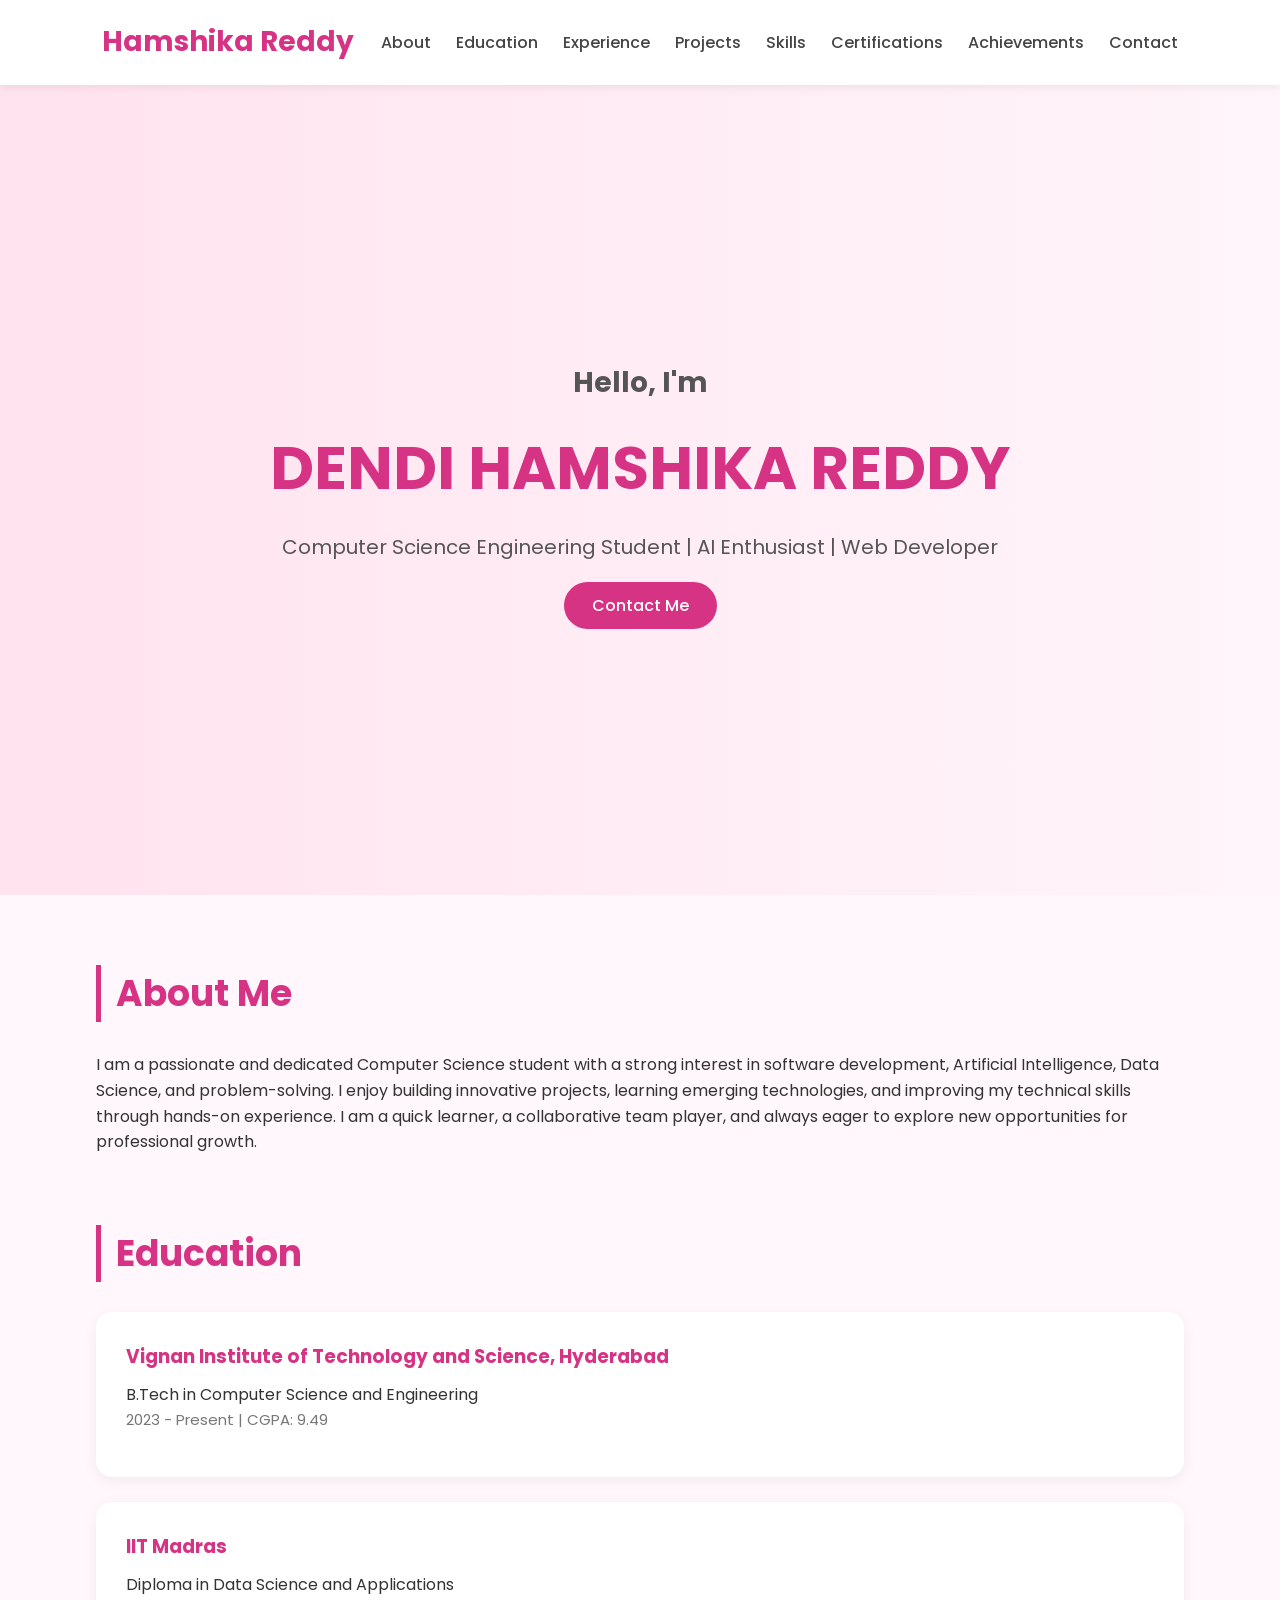
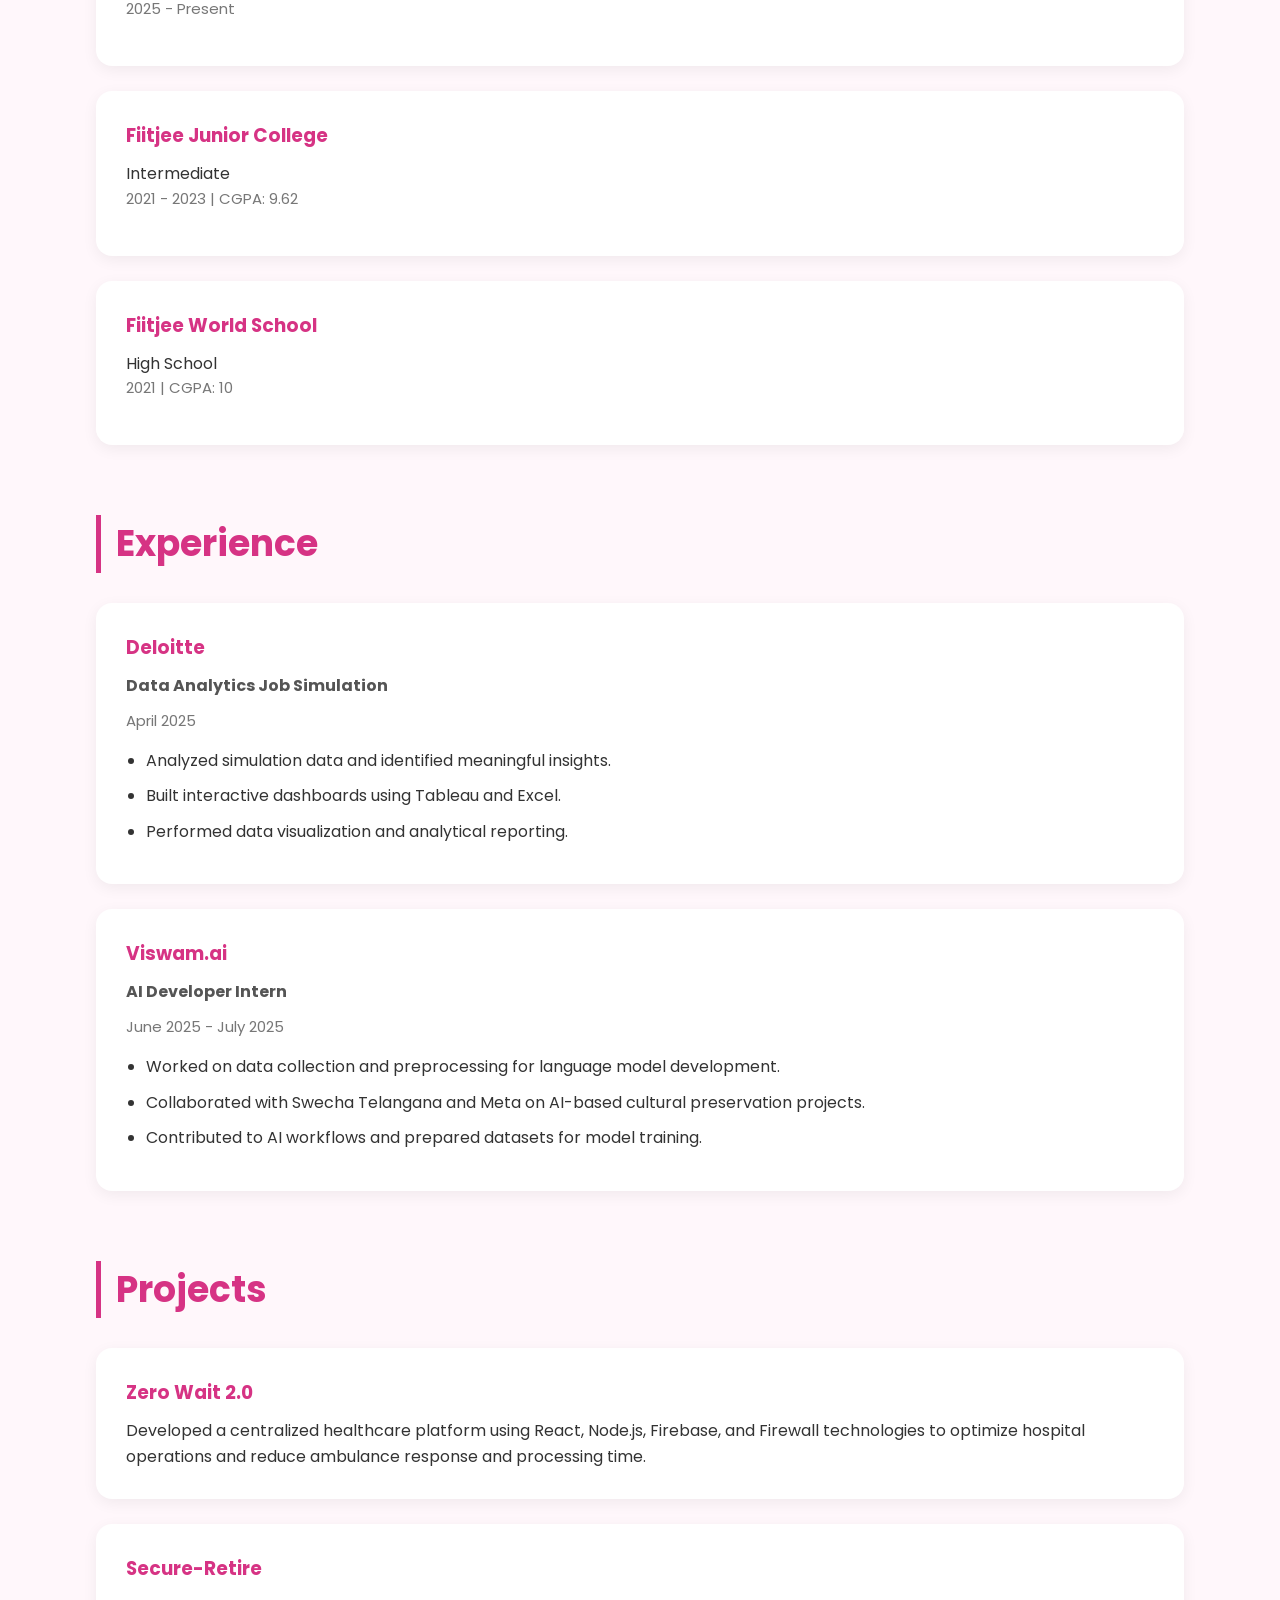
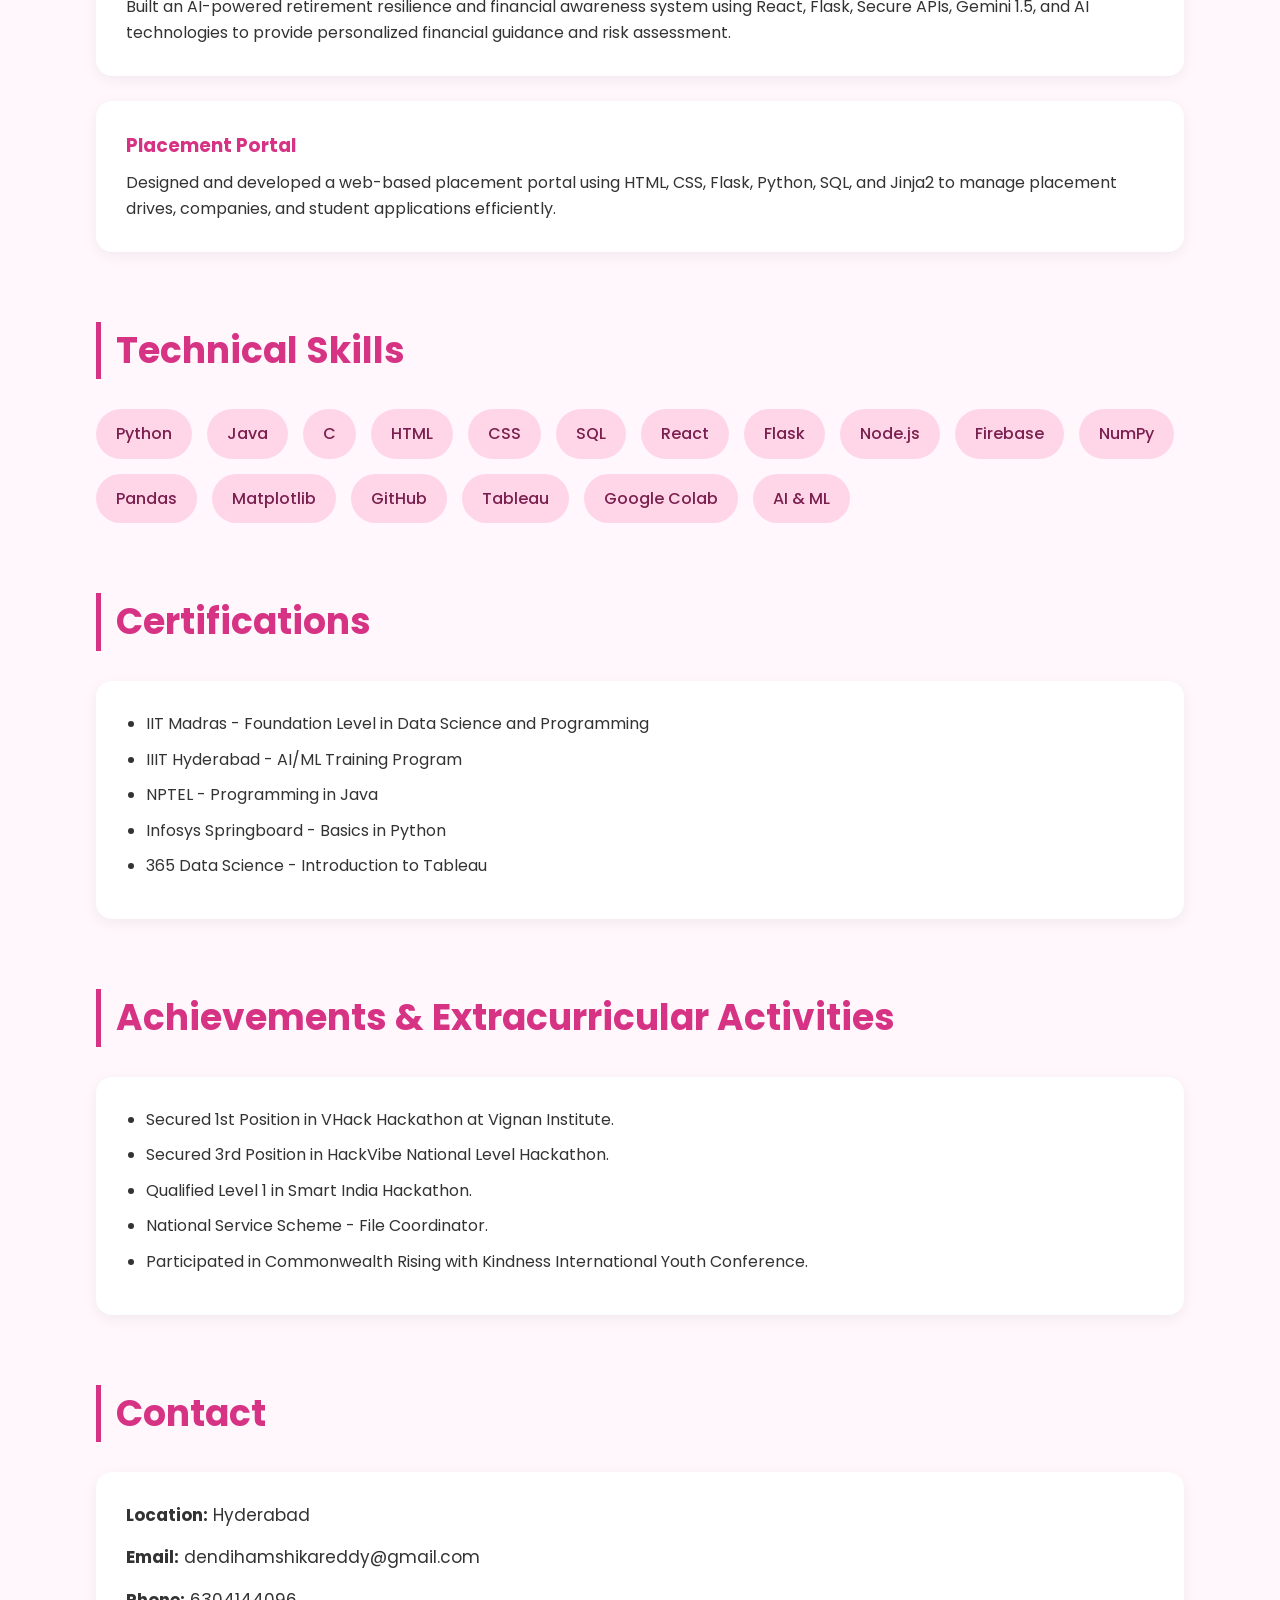
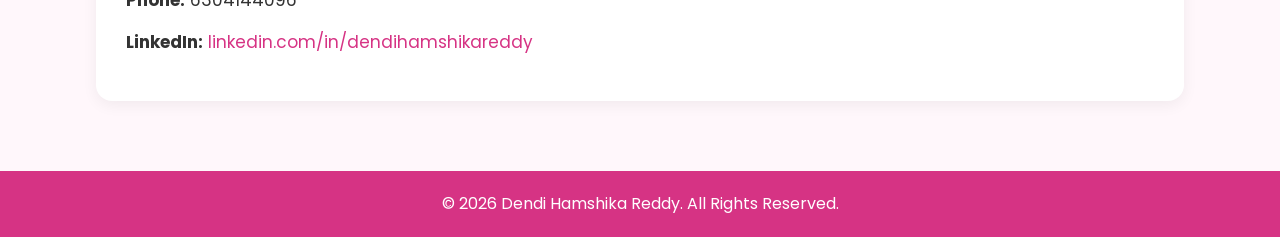
==== index.html @ 942e9be2 "Rename Index.html to index.html" ====
<!-- index.html -->

<!DOCTYPE html>
<html lang="en">

<head>
    <meta charset="UTF-8">
    <meta name="viewport" content="width=device-width, initial-scale=1.0">

    <title>Hamshika Reddy | Portfolio</title>

    <!-- Google Font -->
    <link href="https://fonts.googleapis.com/css2?family=Poppins:wght@300;400;500;600;700&display=swap"
        rel="stylesheet">

    <!-- CSS -->
    <link rel="stylesheet" href="portfolio.css">
</head>

<body>

    <!-- Navbar -->

    <header class="navbar">

        <h1 class="logo">Hamshika Reddy</h1>

        <nav>
            <ul class="nav-links">

                <li><a href="#about">About</a></li>
                <li><a href="#education">Education</a></li>
                <li><a href="#experience">Experience</a></li>
                <li><a href="#projects">Projects</a></li>
                <li><a href="#skills">Skills</a></li>
                <li><a href="#certifications">Certifications</a></li>
                <li><a href="#achievements">Achievements</a></li>
                <li><a href="#contact">Contact</a></li>

            </ul>
        </nav>

    </header>

    <!-- Hero Section -->

    <section class="hero">

        <div class="hero-content">

            <h2>Hello, I'm</h2>

            <h1>DENDI HAMSHIKA REDDY</h1>

            <p>
                Computer Science Engineering Student | AI Enthusiast | Web Developer
            </p>

            <a href="#contact" class="btn">Contact Me</a>

        </div>

    </section>

    <!-- About -->

    <section id="about" class="section">

        <h2>About Me</h2>

        <p>
            I am a passionate and dedicated Computer Science student with a strong interest
            in software development, Artificial Intelligence, Data Science, and problem-solving.
            I enjoy building innovative projects, learning emerging technologies,
            and improving my technical skills through hands-on experience.
            I am a quick learner, a collaborative team player, and always eager
            to explore new opportunities for professional growth.
        </p>

    </section>

    <!-- Education -->

    <section id="education" class="section">

        <h2>Education</h2>

        <div class="card">

            <h3>Vignan Institute of Technology and Science, Hyderabad</h3>

            <p>B.Tech in Computer Science and Engineering</p>

            <span>2023 - Present | CGPA: 9.49</span>

        </div>

        <div class="card">

            <h3>IIT Madras</h3>

            <p>Diploma in Data Science and Applications</p>

            <span>2025 - Present</span>

        </div>

        <div class="card">

            <h3>Fiitjee Junior College</h3>

            <p>Intermediate</p>

            <span>2021 - 2023 | CGPA: 9.62</span>

        </div>

        <div class="card">

            <h3>Fiitjee World School</h3>

            <p>High School</p>

            <span>2021 | CGPA: 10</span>

        </div>

    </section>

    <!-- Experience -->

    <section id="experience" class="section">

        <h2>Experience</h2>

        <div class="card">

            <h3>Deloitte</h3>

            <h4>Data Analytics Job Simulation</h4>

            <span>April 2025</span>

            <ul>

                <li>Analyzed simulation data and identified meaningful insights.</li>

                <li>Built interactive dashboards using Tableau and Excel.</li>

                <li>Performed data visualization and analytical reporting.</li>

            </ul>

        </div>

        <div class="card">

            <h3>Viswam.ai</h3>

            <h4>AI Developer Intern</h4>

            <span>June 2025 - July 2025</span>

            <ul>

                <li>Worked on data collection and preprocessing for language model development.</li>

                <li>Collaborated with Swecha Telangana and Meta on AI-based cultural preservation projects.</li>

                <li>Contributed to AI workflows and prepared datasets for model training.</li>

            </ul>

        </div>

    </section>

    <!-- Projects -->

    <section id="projects" class="section">

        <h2>Projects</h2>

        <div class="card">

            <h3>Zero Wait 2.0</h3>

            <p>
                Developed a centralized healthcare platform using React, Node.js,
                Firebase, and Firewall technologies to optimize hospital operations
                and reduce ambulance response and processing time.
            </p>

        </div>

        <div class="card">

            <h3>Secure-Retire</h3>

            <p>
                Built an AI-powered retirement resilience and financial awareness system
                using React, Flask, Secure APIs, Gemini 1.5, and AI technologies
                to provide personalized financial guidance and risk assessment.
            </p>

        </div>

        <div class="card">

            <h3>Placement Portal</h3>

            <p>
                Designed and developed a web-based placement portal using HTML, CSS,
                Flask, Python, SQL, and Jinja2 to manage placement drives,
                companies, and student applications efficiently.
            </p>

        </div>

    </section>

    <!-- Skills -->

    <section id="skills" class="section">

        <h2>Technical Skills</h2>

        <div class="skills-container">

            <div class="skill-box">Python</div>
            <div class="skill-box">Java</div>
            <div class="skill-box">C</div>
            <div class="skill-box">HTML</div>
            <div class="skill-box">CSS</div>
            <div class="skill-box">SQL</div>
            <div class="skill-box">React</div>
            <div class="skill-box">Flask</div>
            <div class="skill-box">Node.js</div>
            <div class="skill-box">Firebase</div>
            <div class="skill-box">NumPy</div>
            <div class="skill-box">Pandas</div>
            <div class="skill-box">Matplotlib</div>
            <div class="skill-box">GitHub</div>
            <div class="skill-box">Tableau</div>
            <div class="skill-box">Google Colab</div>
            <div class="skill-box">AI & ML</div>

        </div>

    </section>

    <!-- Certifications -->

    <section id="certifications" class="section">

        <h2>Certifications</h2>

        <div class="card">

            <ul>

                <li>IIT Madras - Foundation Level in Data Science and Programming</li>

                <li>IIIT Hyderabad - AI/ML Training Program</li>

                <li>NPTEL - Programming in Java</li>

                <li>Infosys Springboard - Basics in Python</li>

                <li>365 Data Science - Introduction to Tableau</li>

            </ul>

        </div>

    </section>

    <!-- Achievements -->

    <section id="achievements" class="section">

        <h2>Achievements & Extracurricular Activities</h2>

        <div class="card">

            <ul>

                <li>Secured 1st Position in VHack Hackathon at Vignan Institute.</li>

                <li>Secured 3rd Position in HackVibe National Level Hackathon.</li>

                <li>Qualified Level 1 in Smart India Hackathon.</li>

                <li>National Service Scheme - File Coordinator.</li>

                <li>Participated in Commonwealth Rising with Kindness International Youth Conference.</li>

            </ul>

        </div>

    </section>

    <!-- Contact -->

    <section id="contact" class="section">

        <h2>Contact</h2>

        <div class="contact-box">

            <p><strong>Location:</strong> Hyderabad</p>

            <p><strong>Email:</strong> dendihamshikareddy@gmail.com</p>

            <p><strong>Phone:</strong> 6304144096</p>

            <p>
                <strong>LinkedIn:</strong>

                <a href="https://linkedin.com/in/dendihamshikareddy" target="_blank">
                    linkedin.com/in/dendihamshikareddy
                </a>

            </p>

        </div>

    </section>

    <!-- Footer -->

    <footer>

        <p>© 2026 Dendi Hamshika Reddy. All Rights Reserved.</p>

    </footer>

</body>

</html>
---- portfolio.css ----
/* style.css */

*{
    margin:0;
    padding:0;
    box-sizing:border-box;
    scroll-behavior:smooth;
    font-family:'Poppins',sans-serif;
}

body{
    background:#fff7fb;
    color:#333;
    line-height:1.6;
}

/* Navbar */

.navbar{
    width:100%;
    background:#ffffff;
    display:flex;
    justify-content:space-between;
    align-items:center;
    padding:20px 8%;
    position:sticky;
    top:0;
    z-index:1000;
    box-shadow:0 2px 10px rgba(0,0,0,0.08);
}

.logo{
    color:#d63384;
    font-size:28px;
    font-weight:700;
}

.nav-links{
    display:flex;
    gap:25px;
    list-style:none;
}

.nav-links a{
    text-decoration:none;
    color:#444;
    font-weight:500;
    transition:0.3s;
}

.nav-links a:hover{
    color:#d63384;
}

/* Hero Section */

.hero{
    min-height:90vh;
    display:flex;
    justify-content:center;
    align-items:center;
    text-align:center;
    padding:40px;
    background:linear-gradient(to right,#ffe3ef,#fff5fa);
}

.hero-content{
    max-width:800px;
}

.hero h2{
    font-size:28px;
    color:#555;
}

.hero h1{
    font-size:60px;
    color:#d63384;
    margin:15px 0;
}

.hero p{
    font-size:20px;
    color:#555;
    margin-bottom:30px;
}

.btn{
    text-decoration:none;
    background:#d63384;
    color:white;
    padding:12px 28px;
    border-radius:30px;
    font-weight:500;
    transition:0.3s;
}

.btn:hover{
    background:#b0256d;
}

/* Sections */

.section{
    width:85%;
    margin:70px auto;
}

.section h2{
    font-size:36px;
    color:#d63384;
    margin-bottom:30px;
    border-left:5px solid #d63384;
    padding-left:15px;
}

/* Cards */

.card{
    background:white;
    padding:30px;
    border-radius:16px;
    margin-bottom:25px;
    box-shadow:0 4px 15px rgba(0,0,0,0.06);
    transition:0.3s;
}

.card:hover{
    transform:translateY(-5px);
}

.card h3{
    color:#d63384;
    margin-bottom:10px;
}

.card h4{
    margin-bottom:10px;
    color:#555;
}

.card span{
    display:block;
    margin-bottom:15px;
    color:#777;
    font-size:15px;
}

.card ul{
    padding-left:20px;
}

.card ul li{
    margin-bottom:10px;
}

/* Skills */

.skills-container{
    display:flex;
    flex-wrap:wrap;
    gap:15px;
}

.skill-box{
    background:#ffd6e8;
    color:#7a1f4f;
    padding:12px 20px;
    border-radius:30px;
    font-weight:500;
    transition:0.3s;
}

.skill-box:hover{
    background:#d63384;
    color:white;
}

/* Contact */

.contact-box{
    background:white;
    padding:30px;
    border-radius:16px;
    box-shadow:0 4px 15px rgba(0,0,0,0.06);
}

.contact-box p{
    margin-bottom:15px;
    font-size:17px;
}

.contact-box a{
    color:#d63384;
    text-decoration:none;
}

.contact-box a:hover{
    text-decoration:underline;
}

/* Footer */

footer{
    background:#d63384;
    color:white;
    text-align:center;
    padding:20px;
    margin-top:50px;
}

/* Responsive */

@media(max-width:768px){

    .navbar{
        flex-direction:column;
        gap:20px;
    }

    .nav-links{
        flex-wrap:wrap;
        justify-content:center;
    }

    .hero h1{
        font-size:40px;
    }

    .hero p{
        font-size:18px;
    }

    .section{
        width:92%;
    }

}
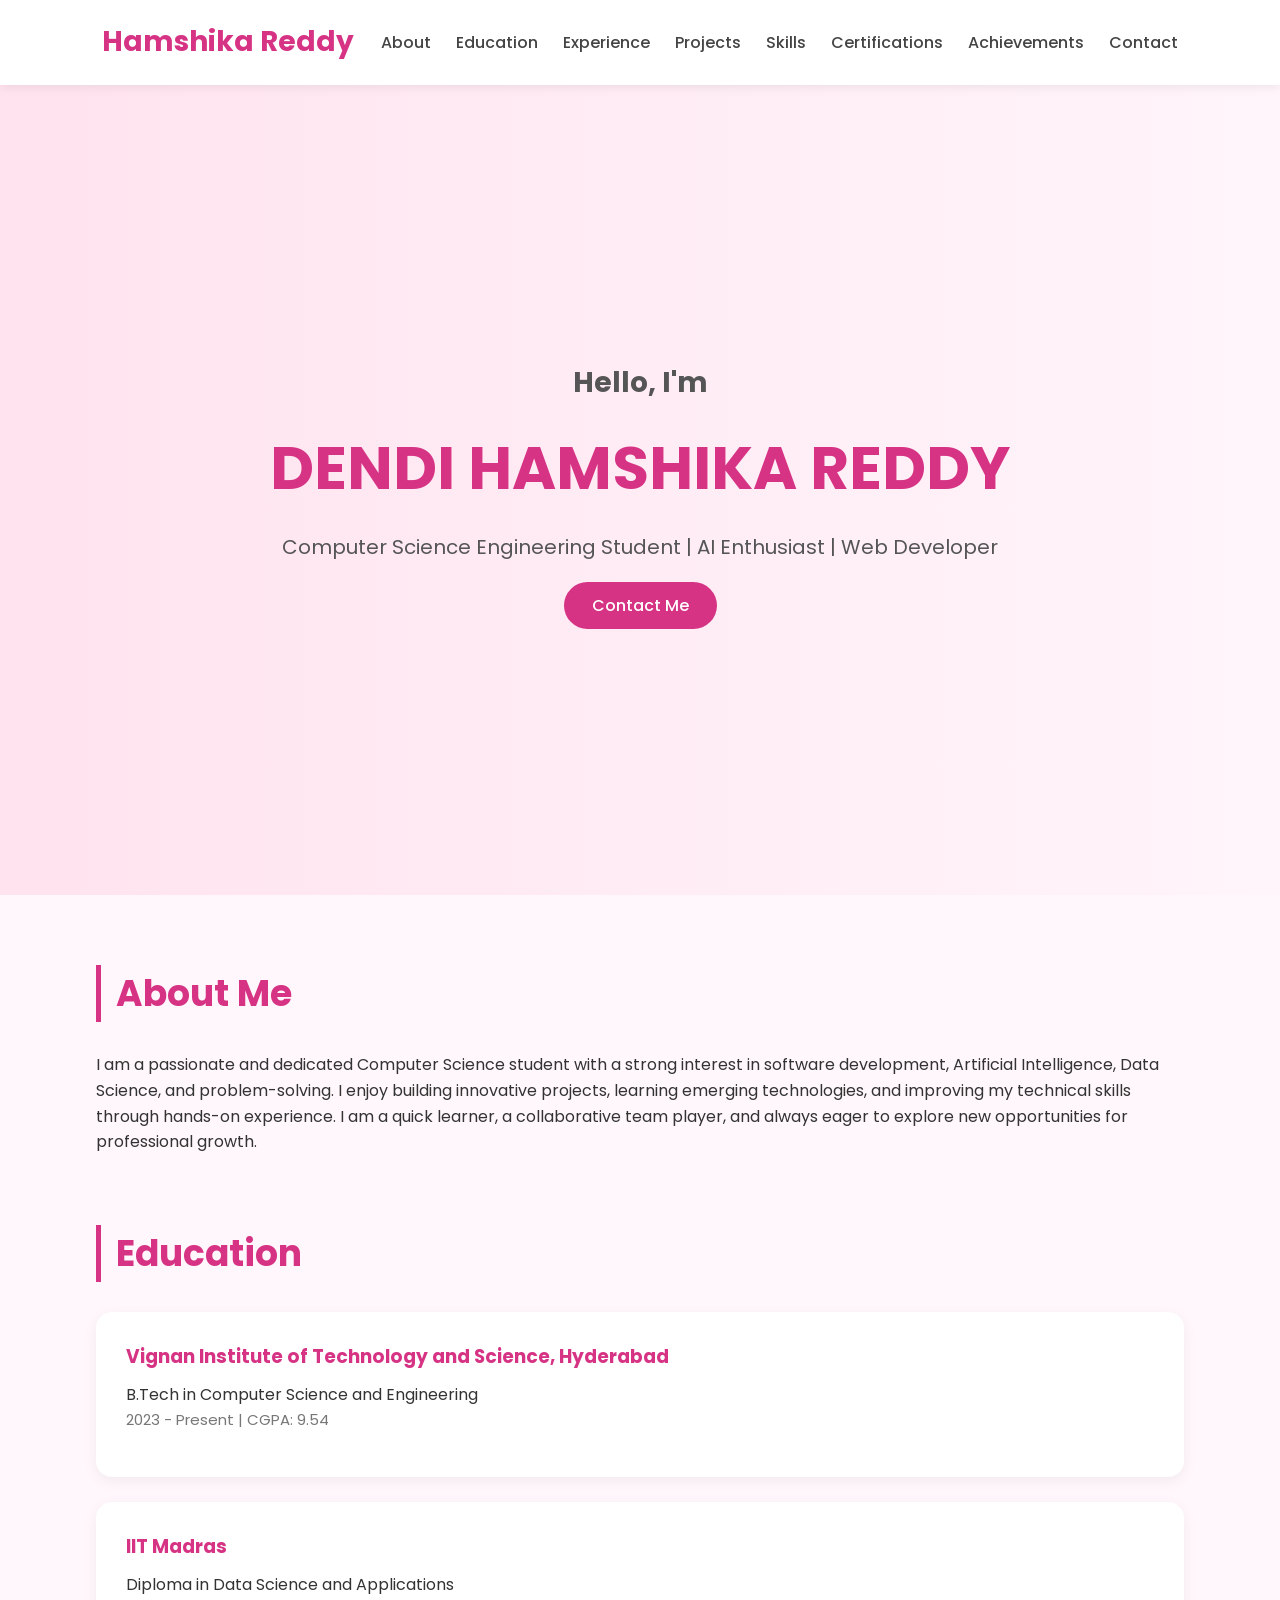
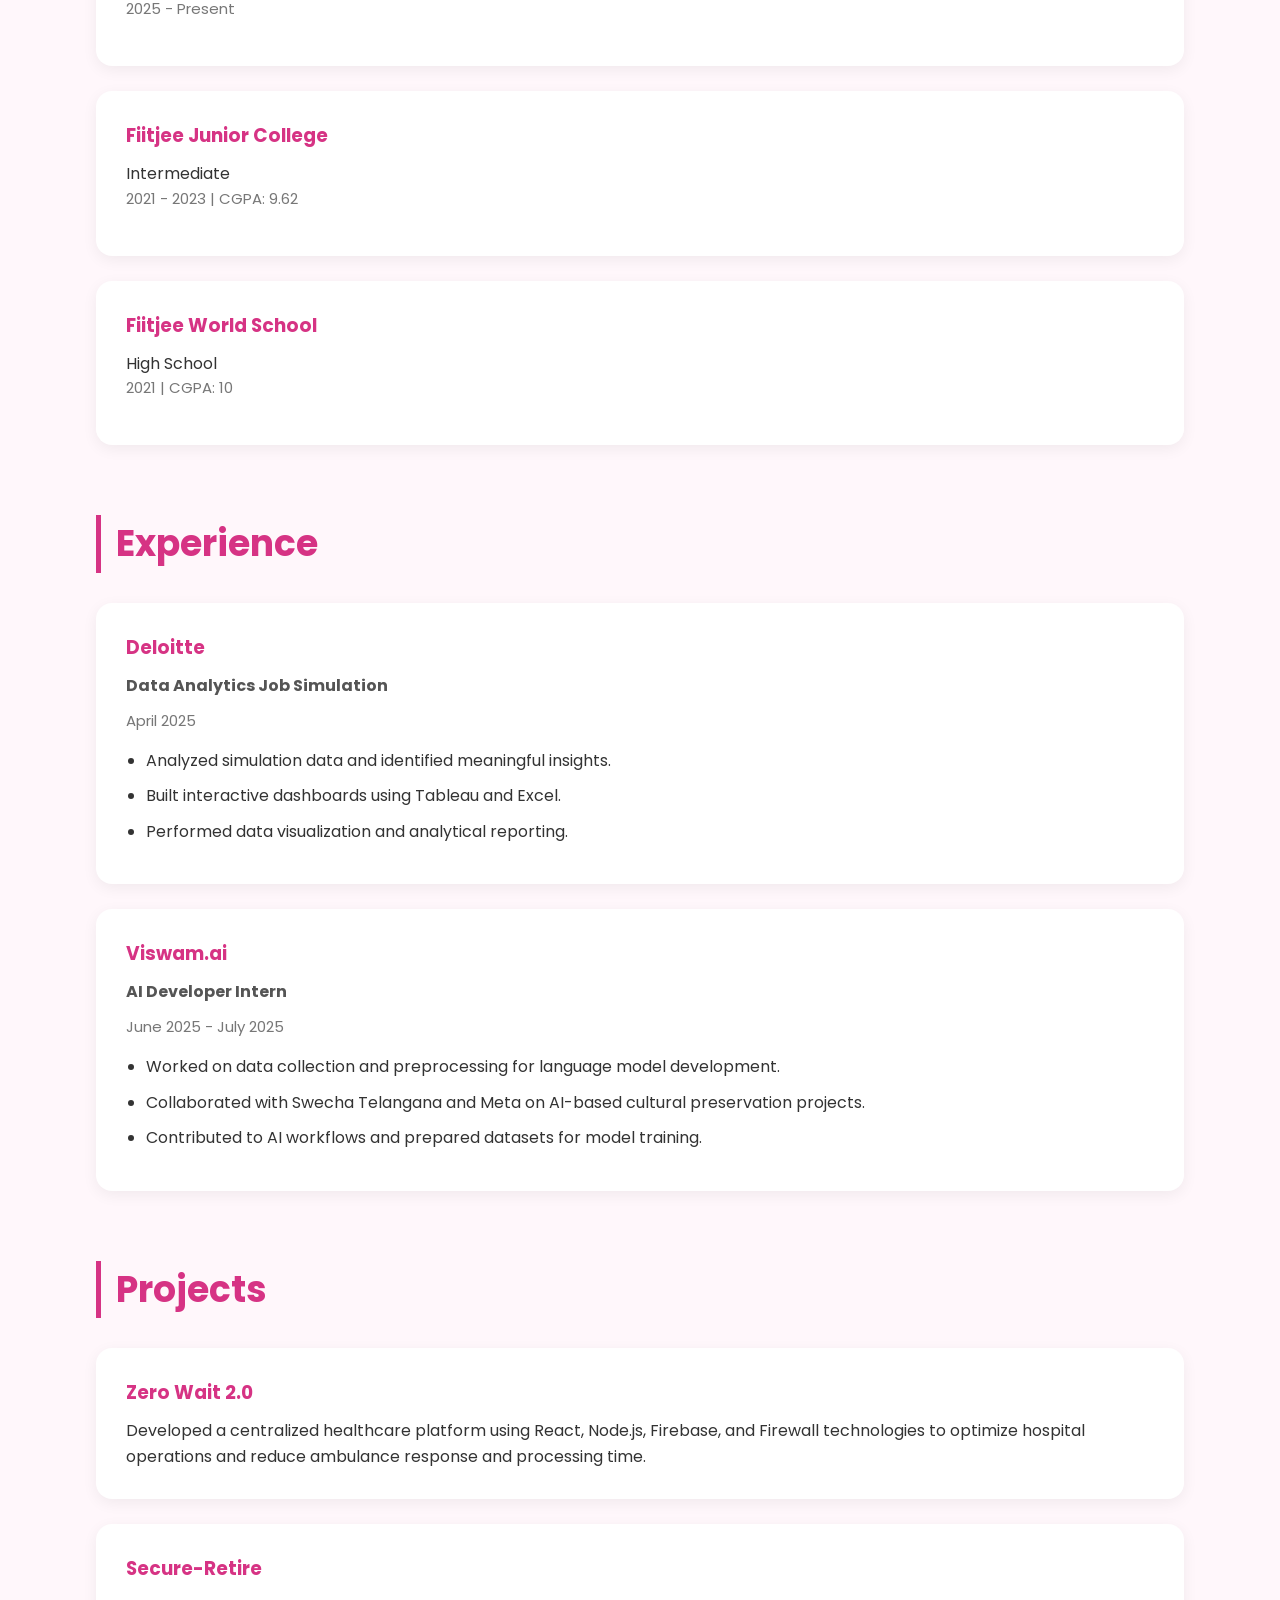
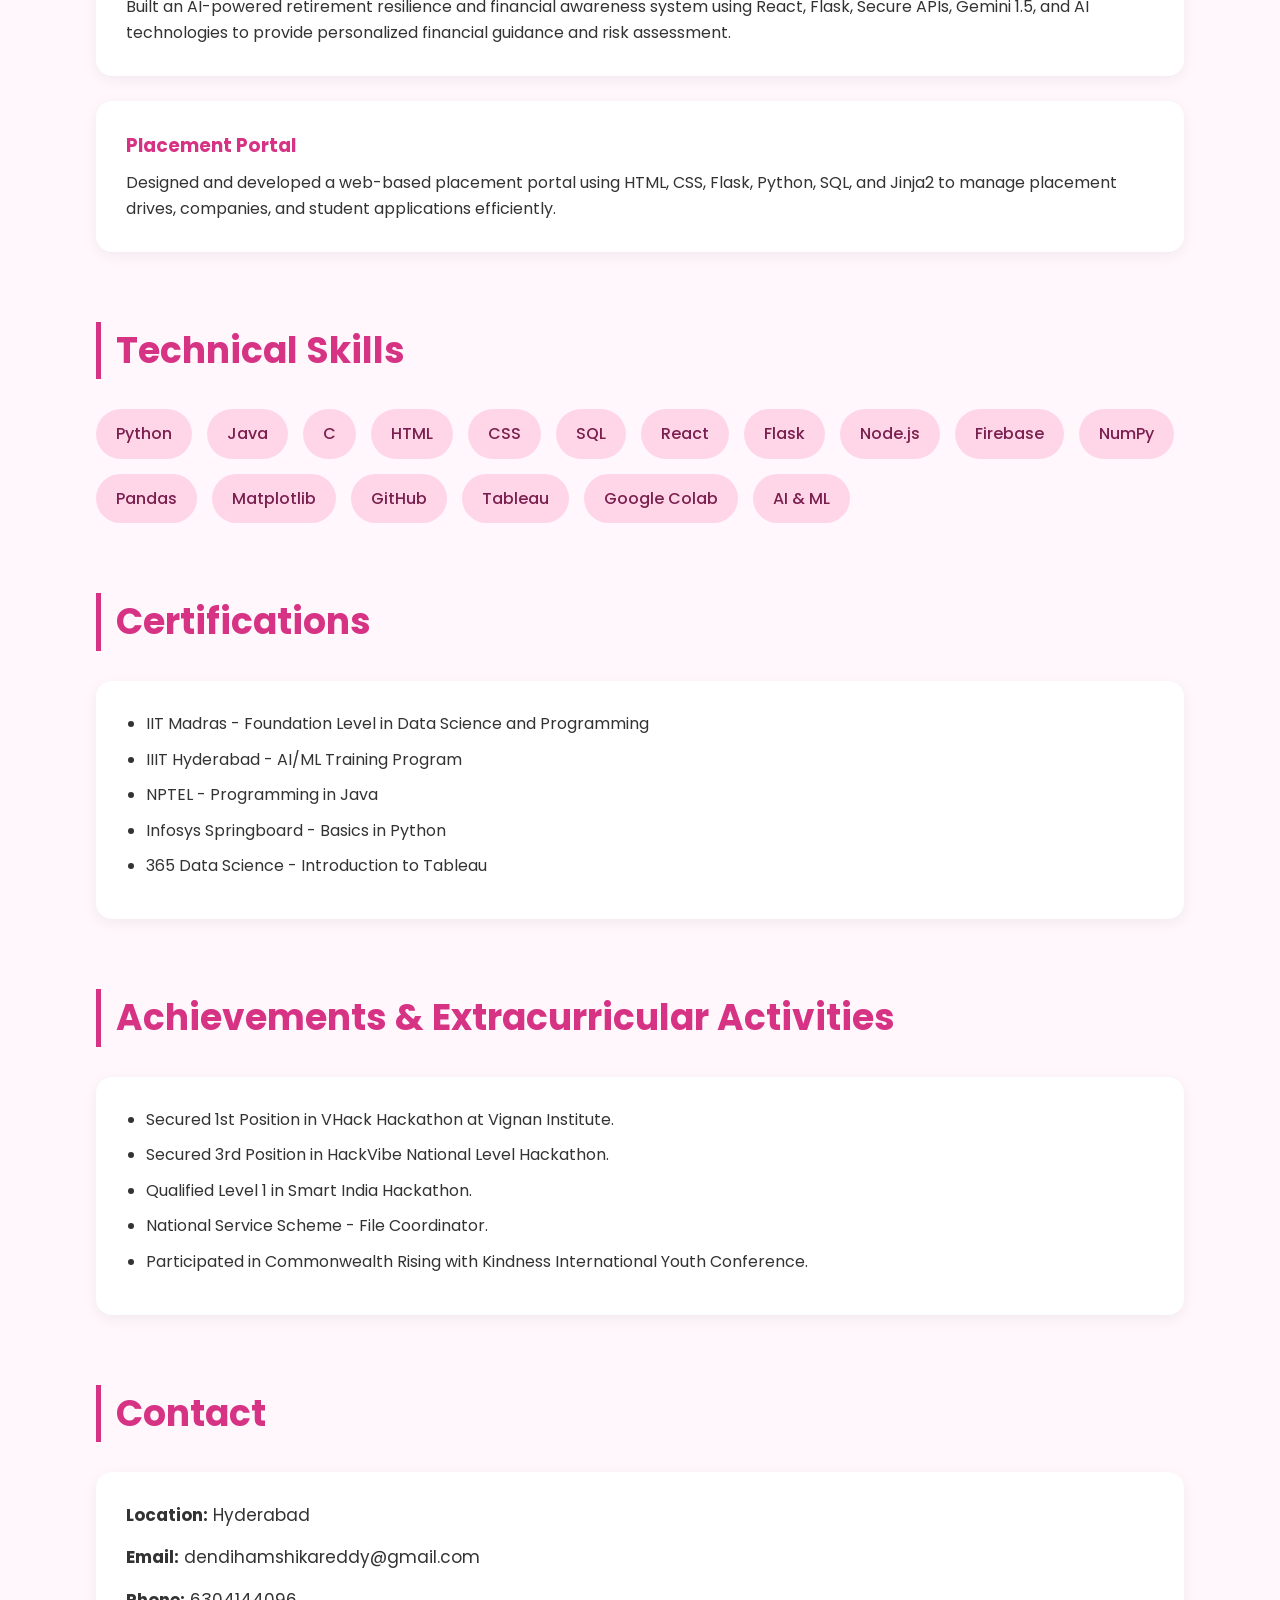
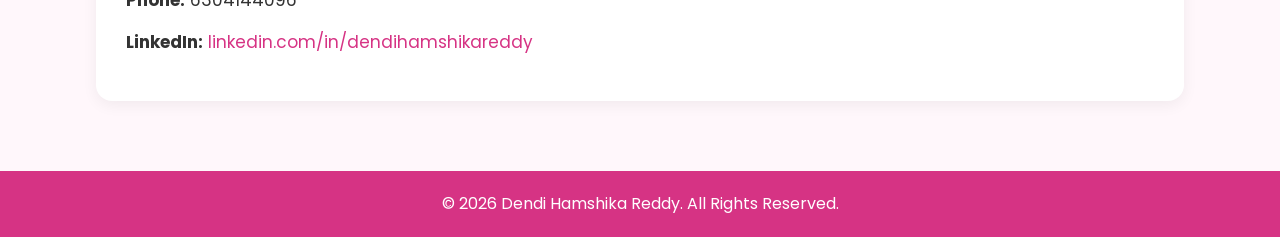
==== commit eaf916b6: "Update CGPA from 9.49 to 9.54" ====
--- a/index.html
+++ b/index.html
@@ -91,7 +91,7 @@
 
             <p>B.Tech in Computer Science and Engineering</p>
 
-            <span>2023 - Present | CGPA: 9.49</span>
+            <span>2023 - Present | CGPA: 9.54</span>
 
         </div>
 
